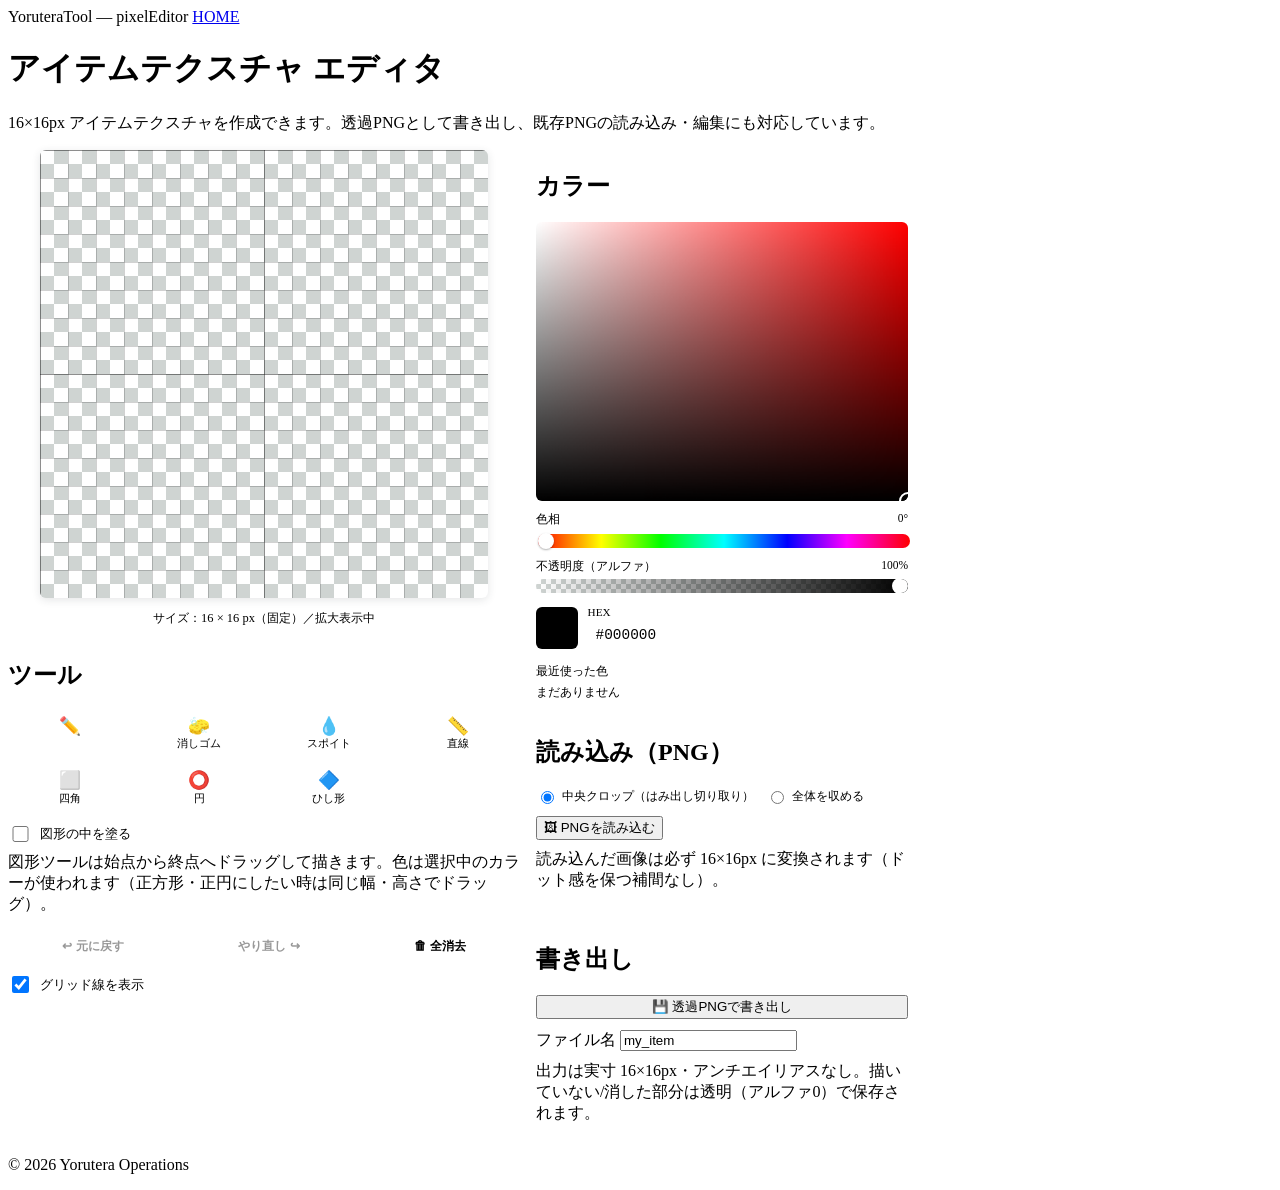
==== toolPages/pixelEditor.html @ 21db3782 "Add files via upload" ====
<!DOCTYPE html>
<html lang="ja">
<head>
  <meta charset="UTF-8" />
  <meta name="viewport" content="width=device-width, initial-scale=1" />
  <title>ピクセルエディタ — yoruteraTool</title>
  <link rel="stylesheet" href="../common.css">
  <style>
    /* ── このページ専用：レイアウト ── */
    /* キャンバスとパネルを横並びにするため、少し広めの幅を許可する */
    .pixel-wrap { max-width: 900px; }

    .editor-layout {
      display: flex;
      flex-wrap: wrap;
      gap: 1rem;
      align-items: flex-start;
    }
    .canvas-col {
      flex: 1 1 420px;
      min-width: 280px;
      display: flex;
      flex-direction: column;
      gap: 0.75rem;
      align-items: center;
    }
    .panel-col {
      flex: 1 1 280px;
      min-width: 260px;
      display: flex;
      flex-direction: column;
      gap: 1rem;
    }

    /* ── キャンバス（市松模様の上に描画用canvasを重ねる） ── */
    .canvas-stage {
      position: relative;
      width: 100%;
      max-width: 448px;
      aspect-ratio: 1 / 1;
      /* 透明部分が分かる市松模様 */
      background-color: #fff;
      background-image:
        linear-gradient(45deg, #cfd4d2 25%, transparent 25%),
        linear-gradient(-45deg, #cfd4d2 25%, transparent 25%),
        linear-gradient(45deg, transparent 75%, #cfd4d2 75%),
        linear-gradient(-45deg, transparent 75%, #cfd4d2 75%);
      background-size: 28px 28px;
      background-position: 0 0, 0 14px, 14px -14px, -14px 0;
      border: 1px solid var(--color-sub);
      border-radius: 6px;
      box-shadow: 0 2px 8px rgba(45, 52, 54, 0.12);
      overflow: hidden;
      touch-action: none; /* タッチでスクロールせず描画に使う */
    }
    #drawCanvas {
      position: absolute;
      inset: 0;
      width: 100%;
      height: 100%;
      image-rendering: pixelated;
      cursor: crosshair;
      display: block;
    }

    .canvas-caption {
      font-size: 0.78rem;
      color: var(--color-text-muted);
      text-align: center;
    }

    /* ── ツールボタン ── */
    .tool-grid {
      display: grid;
      grid-template-columns: repeat(4, 1fr);
      gap: 0.4rem;
    }
    .tool-btn {
      display: flex;
      flex-direction: column;
      align-items: center;
      justify-content: center;
      gap: 2px;
      padding: 0.45rem 0.2rem;
      border: 1px solid var(--color-sub);
      border-radius: 6px;
      background: #fff;
      color: var(--color-text);
      cursor: pointer;
      font-size: 0.68rem;
      user-select: none;
      transition: background-color 0.12s, border-color 0.12s, color 0.12s;
    }
    .tool-btn .ic { font-size: 1.1rem; line-height: 1; }
    .tool-btn:hover { border-color: var(--color-main); background: var(--color-base); }
    .tool-btn.active {
      background: var(--color-main);
      border-color: var(--color-main);
      color: #fff;
    }

    .action-row {
      display: flex;
      flex-wrap: wrap;
      gap: 0.4rem;
    }
    .mini-btn {
      flex: 1 1 auto;
      cursor: pointer;
      border: 1px solid var(--color-sub);
      border-radius: 6px;
      padding: 0.45rem 0.5rem;
      font-size: 0.78rem;
      font-weight: 600;
      background: #fff;
      color: var(--color-text);
      transition: filter 0.12s, background-color 0.12s, border-color 0.12s;
    }
    .mini-btn:hover { border-color: var(--color-main); background: var(--color-base); }
    .mini-btn:disabled { opacity: 0.4; cursor: not-allowed; }
    .mini-btn.danger { color: var(--color-accent1); border-color: var(--color-accent1); }
    .mini-btn.danger:hover { background: var(--color-accent1); color: #fff; }

    /* グリッド表示トグル */
    .toggle-row {
      display: flex;
      align-items: center;
      gap: 0.5rem;
      font-size: 0.82rem;
    }
    .toggle-row input { width: 1.05rem; height: 1.05rem; accent-color: var(--color-main); }

    /* ── カラーピッカー ── */
    .picker-sv {
      position: relative;
      width: 100%;
      aspect-ratio: 4 / 3;
      border-radius: 6px;
      overflow: hidden;
      cursor: crosshair;
      border: 1px solid var(--color-sub);
      touch-action: none;
    }
    #svCanvas { width: 100%; height: 100%; display: block; }
    .picker-cursor {
      position: absolute;
      width: 14px; height: 14px;
      border: 2px solid #fff;
      border-radius: 50%;
      box-shadow: 0 0 0 1px rgba(0,0,0,0.5);
      transform: translate(-50%, -50%);
      pointer-events: none;
    }

    .slider-block { display: flex; flex-direction: column; gap: 0.3rem; }
    .slider-label {
      display: flex;
      justify-content: space-between;
      font-size: 0.72rem;
      color: var(--color-text-muted);
    }
    /* 色相バー */
    input[type="range"].hue-range {
      -webkit-appearance: none; appearance: none;
      width: 100%; height: 14px; border-radius: 7px; outline: none;
      background: linear-gradient(to right,
        #ff0000 0%, #ffff00 17%, #00ff00 33%, #00ffff 50%,
        #0000ff 67%, #ff00ff 83%, #ff0000 100%);
    }
    /* アルファバー（市松模様の上に現在色のグラデーション） */
    .alpha-track {
      position: relative; width: 100%; height: 14px; border-radius: 7px; overflow: hidden;
      background-color: #fff;
      background-image:
        linear-gradient(45deg, #cfd4d2 25%, transparent 25%),
        linear-gradient(-45deg, #cfd4d2 25%, transparent 25%),
        linear-gradient(45deg, transparent 75%, #cfd4d2 75%),
        linear-gradient(-45deg, transparent 75%, #cfd4d2 75%);
      background-size: 10px 10px;
      background-position: 0 0, 0 5px, 5px -5px, -5px 0;
    }
    .alpha-track .alpha-fill { position: absolute; inset: 0; }
    input[type="range"].alpha-range {
      -webkit-appearance: none; appearance: none;
      position: absolute; inset: 0; width: 100%; height: 100%;
      background: transparent; outline: none; margin: 0;
    }
    input[type="range"]::-webkit-slider-thumb {
      -webkit-appearance: none; appearance: none;
      width: 16px; height: 16px; border-radius: 50%;
      background: #fff; border: 2px solid var(--color-text);
      cursor: pointer; box-shadow: 0 1px 2px rgba(0,0,0,0.3);
    }
    input[type="range"]::-moz-range-thumb {
      width: 16px; height: 16px; border-radius: 50%;
      background: #fff; border: 2px solid var(--color-text);
      cursor: pointer;
    }

    /* 現在色プレビュー＋HEX入力 */
    .color-readout { display: flex; align-items: center; gap: 0.6rem; }
    .swatch-preview {
      width: 42px; height: 42px; border-radius: 6px; flex-shrink: 0;
      border: 1px solid var(--color-sub);
      /* 透明確認用の市松 */
      background-color: #fff;
      background-image:
        linear-gradient(45deg, #cfd4d2 25%, transparent 25%),
        linear-gradient(-45deg, #cfd4d2 25%, transparent 25%),
        linear-gradient(45deg, transparent 75%, #cfd4d2 75%),
        linear-gradient(-45deg, transparent 75%, #cfd4d2 75%);
      background-size: 12px 12px;
      background-position: 0 0, 0 6px, 6px -6px, -6px 0;
      position: relative;
      overflow: hidden;
    }
    .swatch-preview .fill { position: absolute; inset: 0; }
    .hex-field { flex: 1; display: flex; flex-direction: column; gap: 0.2rem; }
    .hex-field label { font-size: 0.7rem; color: var(--color-text-muted); margin: 0; font-weight: 400; }
    .hex-field input {
      width: 100%; padding: 0.4rem 0.5rem;
      border: 1px solid var(--color-sub); border-radius: 6px;
      background: var(--color-base);
      font-family: ui-monospace, Consolas, monospace; font-size: 0.9rem;
      text-transform: uppercase;
    }
    .hex-field input:focus { outline: none; border-color: var(--color-main); box-shadow: 0 0 0 2px rgba(103,167,125,0.25); }

    /* 最近使った色 */
    .recent-title { font-size: 0.72rem; color: var(--color-text-muted); margin-bottom: 0.35rem; }
    .recent-swatches { display: flex; flex-wrap: wrap; gap: 4px; }
    .recent-sw {
      width: 24px; height: 24px; border-radius: 4px; cursor: pointer;
      border: 1px solid rgba(0,0,0,0.15);
      background-color: #fff;
      background-image:
        linear-gradient(45deg, #cfd4d2 25%, transparent 25%),
        linear-gradient(-45deg, #cfd4d2 25%, transparent 25%),
        linear-gradient(45deg, transparent 75%, #cfd4d2 75%),
        linear-gradient(-45deg, transparent 75%, #cfd4d2 75%);
      background-size: 8px 8px;
      background-position: 0 0, 0 4px, 4px -4px, -4px 0;
      position: relative; overflow: hidden;
    }
    .recent-sw .fill { position: absolute; inset: 0; }
    .recent-sw:hover { transform: scale(1.12); border-color: var(--color-main); }

    /* インポートの取り込み方法 */
    .import-mode { display: flex; gap: 0.75rem; font-size: 0.78rem; flex-wrap: wrap; }
    .import-mode label { display: flex; align-items: center; gap: 0.3rem; font-weight: 400; margin: 0; cursor: pointer; }
    .import-mode input { accent-color: var(--color-main); }

    .export-row { display: flex; flex-wrap: wrap; gap: 0.5rem; }
    .export-row .btn-primary, .export-row button.copy { flex: 1 1 auto; }

    .card .hint { margin-top: 0.6rem; }

    /* ── レスポンシブ ── */
    @media (max-width: 760px) {
      .editor-layout { flex-direction: column; }
      .canvas-col, .panel-col { width: 100%; }
      .canvas-stage { max-width: 380px; margin: 0 auto; }
    }
    @media (max-width: 420px) {
      .tool-btn { font-size: 0.62rem; padding: 0.4rem 0.1rem; }
      .tool-btn .ic { font-size: 1rem; }
    }
  </style>
</head>
<body>
  <div class="site-bar">
    <span>YoruteraTool — pixelEditor</span>
    <a href="../index.html" class="home-button">HOME</a>
  </div>

  <div class="wrap pixel-wrap">
    <h1>アイテムテクスチャ エディタ</h1>
    <p class="lead">16×16px アイテムテクスチャを作成できます。透過PNGとして書き出し、既存PNGの読み込み・編集にも対応しています。</p>

    <div class="editor-layout">
      <!-- 左：キャンバス＆ツール -->
      <div class="canvas-col">
        <div class="canvas-stage" id="stage">
          <canvas id="drawCanvas" width="448" height="448"></canvas>
        </div>
        <div class="canvas-caption">サイズ：16 × 16 px（固定）／拡大表示中</div>

        <div class="card" style="width:100%;">
          <h2>ツール</h2>
          <div class="tool-grid" id="toolGrid">
            <div class="tool-btn active" data-tool="pen" title="ペン (B)"><span class="ic">✏️</span><span>ペン</span></div>
            <div class="tool-btn" data-tool="eraser" title="消しゴム (E)"><span class="ic">🧽</span><span>消しゴム</span></div>
            <div class="tool-btn" data-tool="eyedropper" title="スポイト (I)"><span class="ic">💧</span><span>スポイト</span></div>
            <div class="tool-btn" data-tool="line" title="直線 (L)"><span class="ic">📏</span><span>直線</span></div>
            <div class="tool-btn" data-tool="rect" title="四角 (R)"><span class="ic">⬜</span><span>四角</span></div>
            <div class="tool-btn" data-tool="circle" title="円 (C)"><span class="ic">⭕</span><span>円</span></div>
            <div class="tool-btn" data-tool="diamond" title="ひし形 (D)"><span class="ic">🔷</span><span>ひし形</span></div>
          </div>

          <div class="toggle-row" style="margin-top:0.6rem;">
            <input type="checkbox" id="shapeFillToggle">
            <label for="shapeFillToggle" style="margin:0;font-weight:400;cursor:pointer;">図形の中を塗る</label>
          </div>
          <p class="hint" style="margin-top:0.4rem;">図形ツールは始点から終点へドラッグして描きます。色は選択中のカラーが使われます（正方形・正円にしたい時は同じ幅・高さでドラッグ）。</p>

          <div class="action-row" style="margin-top:0.6rem;">
            <button class="mini-btn" id="undoBtn" title="元に戻す (Ctrl+Z)">↩ 元に戻す</button>
            <button class="mini-btn" id="redoBtn" title="やり直し (Ctrl+Y)">やり直し ↪</button>
            <button class="mini-btn danger" id="clearBtn" title="全消去">🗑 全消去</button>
          </div>

          <div class="toggle-row" style="margin-top:0.7rem;">
            <input type="checkbox" id="gridToggle" checked>
            <label for="gridToggle" style="margin:0;font-weight:400;cursor:pointer;">グリッド線を表示</label>
          </div>
        </div>
      </div>

      <!-- 右：カラー・入出力 -->
      <div class="panel-col">
        <div class="card">
          <h2>カラー</h2>
          <div class="picker-sv" id="svWrap">
            <canvas id="svCanvas" width="240" height="180"></canvas>
            <div class="picker-cursor" id="svCursor"></div>
          </div>

          <div class="slider-block" style="margin-top:0.7rem;">
            <div class="slider-label"><span>色相</span><span id="hueVal">0°</span></div>
            <input type="range" class="hue-range" id="hueRange" min="0" max="360" value="0">
          </div>

          <div class="slider-block" style="margin-top:0.6rem;">
            <div class="slider-label"><span>不透明度（アルファ）</span><span id="alphaVal">100%</span></div>
            <div class="alpha-track">
              <div class="alpha-fill" id="alphaFill"></div>
              <input type="range" class="alpha-range" id="alphaRange" min="0" max="100" value="100">
            </div>
          </div>

          <div class="color-readout" style="margin-top:0.8rem;">
            <div class="swatch-preview"><div class="fill" id="previewFill"></div></div>
            <div class="hex-field">
              <label for="hexInput">HEX</label>
              <input type="text" id="hexInput" maxlength="7" autocomplete="off" spellcheck="false" value="#000000">
            </div>
          </div>

          <div style="margin-top:0.9rem;">
            <div class="recent-title">最近使った色</div>
            <div class="recent-swatches" id="recentSwatches"></div>
          </div>
        </div>

        <div class="card">
          <h2>読み込み（PNG）</h2>
          <div class="import-mode">
            <label><input type="radio" name="importMode" value="cover" checked> 中央クロップ（はみ出し切り取り）</label>
            <label><input type="radio" name="importMode" value="contain"> 全体を収める</label>
          </div>
          <div class="action-row" style="margin-top:0.7rem;">
            <button class="btn-primary" id="importBtn">🖼 PNGを読み込む</button>
          </div>
          <input type="file" id="fileInput" accept="image/png,image/*" style="display:none;">
          <p class="hint">読み込んだ画像は必ず 16×16px に変換されます（ドット感を保つ補間なし）。</p>
        </div>

        <div class="card">
          <h2>書き出し</h2>
          <div class="export-row">
            <button class="btn-primary" id="exportBtn">💾 透過PNGで書き出し</button>
          </div>
          <div class="field" style="margin-top:0.7rem;">
            <label for="fileNameInput">ファイル名</label>
            <input type="text" id="fileNameInput" value="my_item" autocomplete="off" spellcheck="false">
          </div>
          <p class="hint">出力は実寸 16×16px・アンチエイリアスなし。描いていない/消した部分は透明（アルファ0）で保存されます。</p>
        </div>
      </div>
    </div>
  </div>

  <footer>
    <p>© 2026 Yorutera Operations</p>
  </footer>

  <script>
    (function () {
      "use strict";

      // ── 定数 ──
      const SIZE = 16;          // テクスチャの論理サイズ（16×16固定）
      const CELL = 28;          // 表示時の1ドットの画面ピクセル数
      const DISP = SIZE * CELL; // 表示キャンバスの内部解像度（448）
      const MAX_RECENT = 16;    // 最近使った色の保持数

      // ── 状態 ──
      // grid[y][x] = {r,g,b,a} （a は 0-255）／ null は透明
      let grid = makeEmptyGrid();
      let currentTool = "pen";
      let showGrid = true;

      // カラー状態（HSV + アルファ）
      let hue = 0;        // 0-360
      let sat = 1;        // 0-1
      let val = 0;        // 0-1（初期は黒）
      let alpha = 255;    // 0-255

      let recentColors = [];

      // Undo/Redo スタック（grid のスナップショット）
      const undoStack = [];
      const redoStack = [];

      // 描画中フラグ
      let isDrawing = false;
      let lastCell = null;
      // 図形ツール用：始点と、ドラッグ開始時のキャンバス状態（プレビューの土台）
      let shapeStart = null;
      let shapeBase = null;

      // ── DOM ──
      const drawCanvas = document.getElementById("drawCanvas");
      const ctx = drawCanvas.getContext("2d");
      const svCanvas = document.getElementById("svCanvas");
      const svCtx = svCanvas.getContext("2d");
      const svWrap = document.getElementById("svWrap");
      const svCursor = document.getElementById("svCursor");
      const hueRange = document.getElementById("hueRange");
      const alphaRange = document.getElementById("alphaRange");
      const hexInput = document.getElementById("hexInput");
      const previewFill = document.getElementById("previewFill");
      const alphaFill = document.getElementById("alphaFill");
      const hueVal = document.getElementById("hueVal");
      const alphaVal = document.getElementById("alphaVal");
      const recentEl = document.getElementById("recentSwatches");
      const undoBtn = document.getElementById("undoBtn");
      const redoBtn = document.getElementById("redoBtn");

      drawCanvas.width = DISP;
      drawCanvas.height = DISP;

      // ── ユーティリティ ──
      function makeEmptyGrid() {
        const g = [];
        for (let y = 0; y < SIZE; y++) {
          const row = [];
          for (let x = 0; x < SIZE; x++) row.push(null);
          g.push(row);
        }
        return g;
      }
      function cloneGrid(g) {
        return g.map(row => row.map(c => (c ? { r: c.r, g: c.g, b: c.b, a: c.a } : null)));
      }
      function sameCell(a, b) {
        if (a === null && b === null) return true;
        if (a === null || b === null) return false;
        return a.r === b.r && a.g === b.g && a.b === b.b && a.a === b.a;
      }

      // 色変換
      function hsvToRgb(h, s, v) {
        h = (h % 360 + 360) % 360;
        const c = v * s;
        const x = c * (1 - Math.abs(((h / 60) % 2) - 1));
        const m = v - c;
        let r = 0, g = 0, b = 0;
        if (h < 60) { r = c; g = x; }
        else if (h < 120) { r = x; g = c; }
        else if (h < 180) { g = c; b = x; }
        else if (h < 240) { g = x; b = c; }
        else if (h < 300) { r = x; b = c; }
        else { r = c; b = x; }
        return {
          r: Math.round((r + m) * 255),
          g: Math.round((g + m) * 255),
          b: Math.round((b + m) * 255),
        };
      }
      function rgbToHsv(r, g, b) {
        r /= 255; g /= 255; b /= 255;
        const max = Math.max(r, g, b), min = Math.min(r, g, b);
        const d = max - min;
        let h = 0;
        if (d !== 0) {
          if (max === r) h = ((g - b) / d) % 6;
          else if (max === g) h = (b - r) / d + 2;
          else h = (r - g) / d + 4;
          h *= 60;
          if (h < 0) h += 360;
        }
        const s = max === 0 ? 0 : d / max;
        return { h: h, s: s, v: max };
      }
      function rgbToHex(r, g, b) {
        const f = n => n.toString(16).padStart(2, "0");
        return ("#" + f(r) + f(g) + f(b)).toUpperCase();
      }
      function hexToRgb(hex) {
        let h = hex.replace("#", "").trim();
        if (h.length === 3) h = h.split("").map(c => c + c).join("");
        if (!/^[0-9a-fA-F]{6}$/.test(h)) return null;
        return {
          r: parseInt(h.substr(0, 2), 16),
          g: parseInt(h.substr(2, 2), 16),
          b: parseInt(h.substr(4, 2), 16),
        };
      }
      function currentRgb() { return hsvToRgb(hue, sat, val); }

      // ── キャンバス描画 ──
      function render() {
        ctx.clearRect(0, 0, DISP, DISP);
        ctx.imageSmoothingEnabled = false;
        // ドットを描く（透明セルは描かない＝市松模様が透ける）
        for (let y = 0; y < SIZE; y++) {
          for (let x = 0; x < SIZE; x++) {
            const c = grid[y][x];
            if (!c) continue;
            ctx.fillStyle = `rgba(${c.r},${c.g},${c.b},${(c.a / 255).toFixed(3)})`;
            ctx.fillRect(x * CELL, y * CELL, CELL, CELL);
          }
        }
        if (showGrid) drawGridLines();
      }
      function drawGridLines() {
        ctx.save();
        ctx.strokeStyle = "rgba(0,0,0,0.18)";
        ctx.lineWidth = 1;
        for (let i = 0; i <= SIZE; i++) {
          const p = i * CELL + 0.5;
          ctx.beginPath(); ctx.moveTo(p, 0); ctx.lineTo(p, DISP); ctx.stroke();
          ctx.beginPath(); ctx.moveTo(0, p); ctx.lineTo(DISP, p); ctx.stroke();
        }
        // 8x8 の区切りを少し濃く（位置合わせの目安）
        ctx.strokeStyle = "rgba(0,0,0,0.32)";
        [0, 8, 16].forEach(i => {
          const p = i * CELL + 0.5;
          ctx.beginPath(); ctx.moveTo(p, 0); ctx.lineTo(p, DISP); ctx.stroke();
          ctx.beginPath(); ctx.moveTo(0, p); ctx.lineTo(DISP, p); ctx.stroke();
        });
        ctx.restore();
      }

      // ── 座標変換（画面座標→セル） ──
      function eventToCell(e) {
        const rect = drawCanvas.getBoundingClientRect();
        const clientX = e.clientX;
        const clientY = e.clientY;
        const x = Math.floor((clientX - rect.left) / (rect.width / SIZE));
        const y = Math.floor((clientY - rect.top) / (rect.height / SIZE));
        if (x < 0 || x >= SIZE || y < 0 || y >= SIZE) return null;
        return { x: x, y: y };
      }

      // ── 描画操作 ──
      function applyAt(cell) {
        if (!cell) return;
        const { x, y } = cell;
        if (currentTool === "pen") {
          const rgb = currentRgb();
          grid[y][x] = { r: rgb.r, g: rgb.g, b: rgb.b, a: alpha };
        } else if (currentTool === "eraser") {
          grid[y][x] = null;
        } else if (currentTool === "eyedropper") {
          pickColorFrom(x, y);
        }
        render();
      }

      // ── 図形ツール ──
      const SHAPE_TOOLS = ["line", "rect", "circle", "diamond"];
      function isShapeTool(t) { return SHAPE_TOOLS.indexOf(t) !== -1; }

      // 1ドットを現在の色で塗る（範囲外は無視）
      function setPixel(x, y) {
        if (x < 0 || x >= SIZE || y < 0 || y >= SIZE) return;
        const rgb = currentRgb();
        grid[y][x] = { r: rgb.r, g: rgb.g, b: rgb.b, a: alpha };
      }

      // 現在の図形ツールに応じて、始点aから終点bへ図形を描く
      function drawShape(a, b) {
        const fill = document.getElementById("shapeFillToggle").checked;
        if (currentTool === "line") {
          drawLine(a.x, a.y, b.x, b.y);
        } else if (currentTool === "rect") {
          drawRect(a.x, a.y, b.x, b.y, fill);
        } else if (currentTool === "circle") {
          drawMembership(a.x, a.y, b.x, b.y, fill, ellipseInside);
        } else if (currentTool === "diamond") {
          drawMembership(a.x, a.y, b.x, b.y, fill, diamondInside);
        }
      }

      // 直線（ブレゼンハム）
      function drawLine(x0, y0, x1, y1) {
        const dx = Math.abs(x1 - x0), dy = Math.abs(y1 - y0);
        const sx = x0 < x1 ? 1 : -1, sy = y0 < y1 ? 1 : -1;
        let err = dx - dy;
        while (true) {
          setPixel(x0, y0);
          if (x0 === x1 && y0 === y1) break;
          const e2 = 2 * err;
          if (e2 > -dy) { err -= dy; x0 += sx; }
          if (e2 < dx) { err += dx; y0 += sy; }
        }
      }

      // 四角（外周のみ／中を塗る）
      function drawRect(x0, y0, x1, y1, fill) {
        const xa = Math.min(x0, x1), xb = Math.max(x0, x1);
        const ya = Math.min(y0, y1), yb = Math.max(y0, y1);
        if (fill) {
          for (let y = ya; y <= yb; y++)
            for (let x = xa; x <= xb; x++) setPixel(x, y);
        } else {
          for (let x = xa; x <= xb; x++) { setPixel(x, ya); setPixel(x, yb); }
          for (let y = ya; y <= yb; y++) { setPixel(xa, y); setPixel(xb, y); }
        }
      }

      // バウンディングボックスからメンバーシップ関数を作る共通ヘルパ
      // inside(x,y) が true のセルが図形内。外周＝内側かつ隣接に外側があるセル。
      function drawMembership(x0, y0, x1, y1, fill, makeInside) {
        const xa = Math.min(x0, x1), xb = Math.max(x0, x1);
        const ya = Math.min(y0, y1), yb = Math.max(y0, y1);
        const cx = (xa + xb + 1) / 2, cy = (ya + yb + 1) / 2;
        const rx = (xb - xa + 1) / 2, ry = (yb - ya + 1) / 2;
        const inside = makeInside(cx, cy, rx, ry);
        for (let y = ya; y <= yb; y++) {
          for (let x = xa; x <= xb; x++) {
            if (!inside(x, y)) continue;
            if (fill) {
              setPixel(x, y);
            } else if (!inside(x - 1, y) || !inside(x + 1, y) ||
                       !inside(x, y - 1) || !inside(x, y + 1)) {
              setPixel(x, y); // 外周のみ
            }
          }
        }
      }

      // 円（楕円）：セル中心が楕円内かどうか
      function ellipseInside(cx, cy, rx, ry) {
        return (x, y) => {
          const nx = (x + 0.5 - cx) / rx, ny = (y + 0.5 - cy) / ry;
          return nx * nx + ny * ny <= 1;
        };
      }
      // ひし形：セル中心がひし形内かどうか
      function diamondInside(cx, cy, rx, ry) {
        return (x, y) => {
          const nx = Math.abs(x + 0.5 - cx) / rx, ny = Math.abs(y + 0.5 - cy) / ry;
          return nx + ny <= 1;
        };
      }

      function pickColorFrom(x, y) {
        const c = grid[y][x];
        if (!c) return; // 透明はスポイト対象外
        const hsv = rgbToHsv(c.r, c.g, c.b);
        hue = hsv.h; sat = hsv.s; val = hsv.v; alpha = c.a;
        syncColorUI();
        // スポイト後はペンに戻す（直感的）
        setTool("pen");
      }

      // ── ストローク管理（Undo用にストローク開始でスナップショット） ──
      function beginStroke() {
        pushUndo();
      }
      function pushUndo() {
        undoStack.push(cloneGrid(grid));
        if (undoStack.length > 100) undoStack.shift();
        redoStack.length = 0;
        updateUndoButtons();
      }
      function updateUndoButtons() {
        undoBtn.disabled = undoStack.length === 0;
        redoBtn.disabled = redoStack.length === 0;
      }
      function undo() {
        if (!undoStack.length) return;
        redoStack.push(cloneGrid(grid));
        grid = undoStack.pop();
        render();
        updateUndoButtons();
      }
      function redo() {
        if (!redoStack.length) return;
        undoStack.push(cloneGrid(grid));
        grid = redoStack.pop();
        render();
        updateUndoButtons();
      }

      // 画面座標→セル（範囲内に収める。図形のドラッグで端まで届くように）
      function eventToCellClamped(e) {
        const rect = drawCanvas.getBoundingClientRect();
        let x = Math.floor((e.clientX - rect.left) / (rect.width / SIZE));
        let y = Math.floor((e.clientY - rect.top) / (rect.height / SIZE));
        x = Math.min(SIZE - 1, Math.max(0, x));
        y = Math.min(SIZE - 1, Math.max(0, y));
        return { x: x, y: y };
      }

      // ── ポインタ操作（マウス＆タッチ共通） ──
      drawCanvas.addEventListener("pointerdown", (e) => {
        e.preventDefault();
        const cell = eventToCell(e);
        if (!cell) return;
        try { drawCanvas.setPointerCapture(e.pointerId); } catch (_) {}

        // スポイトは履歴を汚さず、色を吸ってペンに戻すだけ
        if (currentTool === "eyedropper") {
          applyAt(cell);
          return;
        }

        beginStroke(); // ここで1回だけUndo用スナップショットを取る
        isDrawing = true;

        if (isShapeTool(currentTool)) {
          // 図形：始点とドラッグ前の状態を保持し、プレビューを描く
          shapeStart = cell;
          shapeBase = cloneGrid(grid);
          drawShape(shapeStart, cell);
          render();
          addRecent();
        } else {
          // ペン・消しゴム
          lastCell = cell;
          applyAt(cell);
          if (currentTool === "pen") addRecent();
        }
      });
      drawCanvas.addEventListener("pointermove", (e) => {
        if (!isDrawing) return;
        if (isShapeTool(currentTool)) {
          // 図形は土台を復元してから現在のドラッグ位置で描き直す（ライブプレビュー）
          const cell = eventToCellClamped(e);
          grid = cloneGrid(shapeBase);
          drawShape(shapeStart, cell);
          render();
        } else if (currentTool === "pen" || currentTool === "eraser") {
          const cell = eventToCell(e);
          if (!cell) return;
          if (lastCell && cell.x === lastCell.x && cell.y === lastCell.y) return;
          lastCell = cell;
          applyAt(cell);
        }
      });
      function endStroke(e) {
        if (!isDrawing) return;
        isDrawing = false;
        lastCell = null;
        shapeStart = null;
        shapeBase = null;
      }
      drawCanvas.addEventListener("pointerup", endStroke);
      drawCanvas.addEventListener("pointercancel", endStroke);
      drawCanvas.addEventListener("pointerleave", endStroke);

      // ── ツール切替 ──
      function setTool(tool) {
        currentTool = tool;
        document.querySelectorAll(".tool-btn").forEach(b => {
          b.classList.toggle("active", b.dataset.tool === tool);
        });
      }
      document.getElementById("toolGrid").addEventListener("click", (e) => {
        const btn = e.target.closest(".tool-btn");
        if (btn) setTool(btn.dataset.tool);
      });

      // ── 全消去・グリッド ──
      document.getElementById("clearBtn").addEventListener("click", () => {
        if (!confirm("キャンバスを全消去しますか？")) return;
        pushUndo();
        grid = makeEmptyGrid();
        render();
      });
      document.getElementById("gridToggle").addEventListener("change", (e) => {
        showGrid = e.target.checked;
        render();
      });
      undoBtn.addEventListener("click", undo);
      redoBtn.addEventListener("click", redo);

      // ── カラーピッカー：SV領域描画 ──
      function drawSV() {
        const w = svCanvas.width, h = svCanvas.height;
        const base = hsvToRgb(hue, 1, 1);
        // 横：白→純色（彩度）
        const gx = svCtx.createLinearGradient(0, 0, w, 0);
        gx.addColorStop(0, "#ffffff");
        gx.addColorStop(1, `rgb(${base.r},${base.g},${base.b})`);
        svCtx.fillStyle = gx;
        svCtx.fillRect(0, 0, w, h);
        // 縦：透明→黒（明度）
        const gy = svCtx.createLinearGradient(0, 0, 0, h);
        gy.addColorStop(0, "rgba(0,0,0,0)");
        gy.addColorStop(1, "rgba(0,0,0,1)");
        svCtx.fillStyle = gy;
        svCtx.fillRect(0, 0, w, h);
      }
      function updateSVCursor() {
        svCursor.style.left = (sat * 100) + "%";
        svCursor.style.top = ((1 - val) * 100) + "%";
        // カーソルの輪郭が見やすいよう内側色を反映
        const rgb = currentRgb();
        svCursor.style.background = `rgb(${rgb.r},${rgb.g},${rgb.b})`;
      }

      // SV領域のポインタ操作
      let svDragging = false;
      function svPick(e) {
        const rect = svWrap.getBoundingClientRect();
        let sx = (e.clientX - rect.left) / rect.width;
        let sy = (e.clientY - rect.top) / rect.height;
        sx = Math.min(1, Math.max(0, sx));
        sy = Math.min(1, Math.max(0, sy));
        sat = sx;
        val = 1 - sy;
        syncColorUI();
      }
      svWrap.addEventListener("pointerdown", (e) => {
        e.preventDefault();
        svDragging = true;
        svPick(e);
        try { svWrap.setPointerCapture(e.pointerId); } catch (_) {}
      });
      svWrap.addEventListener("pointermove", (e) => { if (svDragging) svPick(e); });
      svWrap.addEventListener("pointerup", () => { svDragging = false; });
      svWrap.addEventListener("pointercancel", () => { svDragging = false; });

      // 色相スライダー
      hueRange.addEventListener("input", (e) => {
        hue = parseInt(e.target.value, 10);
        syncColorUI();
      });
      // アルファスライダー
      alphaRange.addEventListener("input", (e) => {
        alpha = Math.round(parseInt(e.target.value, 10) / 100 * 255);
        syncColorUI();
      });
      // HEX入力
      hexInput.addEventListener("input", (e) => {
        const rgb = hexToRgb(e.target.value);
        if (!rgb) return;
        const hsv = rgbToHsv(rgb.r, rgb.g, rgb.b);
        hue = hsv.h; sat = hsv.s; val = hsv.v;
        syncColorUI(true); // HEX入力中は自分自身を上書きしない
      });

      // 色UI全体を現在の HSV/alpha に同期
      function syncColorUI(skipHex) {
        drawSV();
        updateSVCursor();
        const rgb = currentRgb();
        const hex = rgbToHex(rgb.r, rgb.g, rgb.b);
        const aPct = Math.round(alpha / 255 * 100);
        // プレビュー
        previewFill.style.background = `rgba(${rgb.r},${rgb.g},${rgb.b},${(alpha / 255).toFixed(3)})`;
        // スライダー位置
        hueRange.value = Math.round(hue);
        alphaRange.value = aPct;
        hueVal.textContent = Math.round(hue) + "°";
        alphaVal.textContent = aPct + "%";
        // アルファトラックのグラデーション（透明→現在色）
        alphaFill.style.background =
          `linear-gradient(to right, rgba(${rgb.r},${rgb.g},${rgb.b},0), rgba(${rgb.r},${rgb.g},${rgb.b},1))`;
        if (!skipHex) hexInput.value = hex;
      }

      // ── 最近使った色 ──
      function addRecent() {
        const rgb = currentRgb();
        const key = `${rgb.r},${rgb.g},${rgb.b},${alpha}`;
        recentColors = recentColors.filter(c => c.key !== key);
        recentColors.unshift({ key, r: rgb.r, g: rgb.g, b: rgb.b, a: alpha });
        if (recentColors.length > MAX_RECENT) recentColors.pop();
        renderRecent();
      }
      function renderRecent() {
        recentEl.innerHTML = "";
        if (recentColors.length === 0) {
          recentEl.innerHTML = '<span style="font-size:0.72rem;color:var(--color-text-muted);">まだありません</span>';
          return;
        }
        recentColors.forEach(c => {
          const sw = document.createElement("div");
          sw.className = "recent-sw";
          sw.title = rgbToHex(c.r, c.g, c.b) + ` / α${Math.round(c.a / 255 * 100)}%`;
          const fill = document.createElement("div");
          fill.className = "fill";
          fill.style.background = `rgba(${c.r},${c.g},${c.b},${(c.a / 255).toFixed(3)})`;
          sw.appendChild(fill);
          sw.addEventListener("click", () => {
            const hsv = rgbToHsv(c.r, c.g, c.b);
            hue = hsv.h; sat = hsv.s; val = hsv.v; alpha = c.a;
            syncColorUI();
          });
          recentEl.appendChild(sw);
        });
      }
      // ── PNG 読み込み ──
      const fileInput = document.getElementById("fileInput");
      document.getElementById("importBtn").addEventListener("click", () => fileInput.click());
      fileInput.addEventListener("change", (e) => {
        const file = e.target.files && e.target.files[0];
        if (!file) return;
        const url = URL.createObjectURL(file);
        const img = new Image();
        img.onload = () => {
          importImage(img);
          URL.revokeObjectURL(url);
          fileInput.value = ""; // 同じファイルを再選択できるように
        };
        img.onerror = () => {
          alert("画像の読み込みに失敗しました。");
          URL.revokeObjectURL(url);
        };
        img.src = url;
      });

      function importImage(img) {
        const mode = document.querySelector('input[name="importMode"]:checked').value;
        // 16×16 の作業用キャンバスへ補間なしで描画
        const tmp = document.createElement("canvas");
        tmp.width = SIZE; tmp.height = SIZE;
        const tctx = tmp.getContext("2d");
        tctx.imageSmoothingEnabled = false;
        tctx.clearRect(0, 0, SIZE, SIZE);

        const iw = img.width, ih = img.height;
        let sx, sy, sw, sh, dx, dy, dw, dh;
        if (mode === "cover") {
          // 中央クロップ：短辺に合わせて正方形を切り出す
          const side = Math.min(iw, ih);
          sx = (iw - side) / 2;
          sy = (ih - side) / 2;
          sw = side; sh = side;
          dx = 0; dy = 0; dw = SIZE; dh = SIZE;
        } else {
          // 全体を収める：長辺に合わせて中央配置（余白は透明）
          sx = 0; sy = 0; sw = iw; sh = ih;
          const scale = Math.min(SIZE / iw, SIZE / ih);
          dw = Math.round(iw * scale);
          dh = Math.round(ih * scale);
          dx = Math.floor((SIZE - dw) / 2);
          dy = Math.floor((SIZE - dh) / 2);
        }
        tctx.drawImage(img, sx, sy, sw, sh, dx, dy, dw, dh);

        const data = tctx.getImageData(0, 0, SIZE, SIZE).data;
        pushUndo();
        for (let y = 0; y < SIZE; y++) {
          for (let x = 0; x < SIZE; x++) {
            const i = (y * SIZE + x) * 4;
            const a = data[i + 3];
            grid[y][x] = a === 0 ? null : { r: data[i], g: data[i + 1], b: data[i + 2], a: a };
          }
        }
        render();
      }

      // ── PNG 書き出し（実寸16×16・透過） ──
      document.getElementById("exportBtn").addEventListener("click", () => {
        const out = document.createElement("canvas");
        out.width = SIZE; out.height = SIZE;
        const octx = out.getContext("2d");
        octx.imageSmoothingEnabled = false;
        const imgData = octx.createImageData(SIZE, SIZE);
        for (let y = 0; y < SIZE; y++) {
          for (let x = 0; x < SIZE; x++) {
            const c = grid[y][x];
            const i = (y * SIZE + x) * 4;
            if (c) {
              imgData.data[i] = c.r;
              imgData.data[i + 1] = c.g;
              imgData.data[i + 2] = c.b;
              imgData.data[i + 3] = c.a;
            } else {
              imgData.data[i + 3] = 0; // 透明
            }
          }
        }
        octx.putImageData(imgData, 0, 0);

        let name = (document.getElementById("fileNameInput").value || "my_item").trim();
        name = name.replace(/[\\/:*?"<>|]/g, "_"); // ファイル名に使えない文字を除去
        if (!/\.png$/i.test(name)) name += ".png";

        out.toBlob((blob) => {
          if (!blob) { alert("書き出しに失敗しました。"); return; }
          const a = document.createElement("a");
          a.href = URL.createObjectURL(blob);
          a.download = name;
          document.body.appendChild(a);
          a.click();
          document.body.removeChild(a);
          setTimeout(() => URL.revokeObjectURL(a.href), 1000);
        }, "image/png");
      });

      // ── キーボードショートカット ──
      document.addEventListener("keydown", (e) => {
        // 入力欄にフォーカス中は無効
        const tag = (e.target.tagName || "").toLowerCase();
        if (tag === "input" || tag === "textarea") return;

        if ((e.ctrlKey || e.metaKey) && e.key.toLowerCase() === "z") {
          e.preventDefault();
          if (e.shiftKey) redo(); else undo();
          return;
        }
        if ((e.ctrlKey || e.metaKey) && e.key.toLowerCase() === "y") {
          e.preventDefault(); redo(); return;
        }
        switch (e.key.toLowerCase()) {
          case "b": setTool("pen"); break;
          case "e": setTool("eraser"); break;
          case "i": setTool("eyedropper"); break;
          case "l": setTool("line"); break;
          case "r": setTool("rect"); break;
          case "c": setTool("circle"); break;
          case "d": setTool("diamond"); break;
        }
      });

      // ── 初期化 ──
      syncColorUI();
      renderRecent();
      render();
      updateUndoButtons();
    })();
  </script>
</body>
</html>
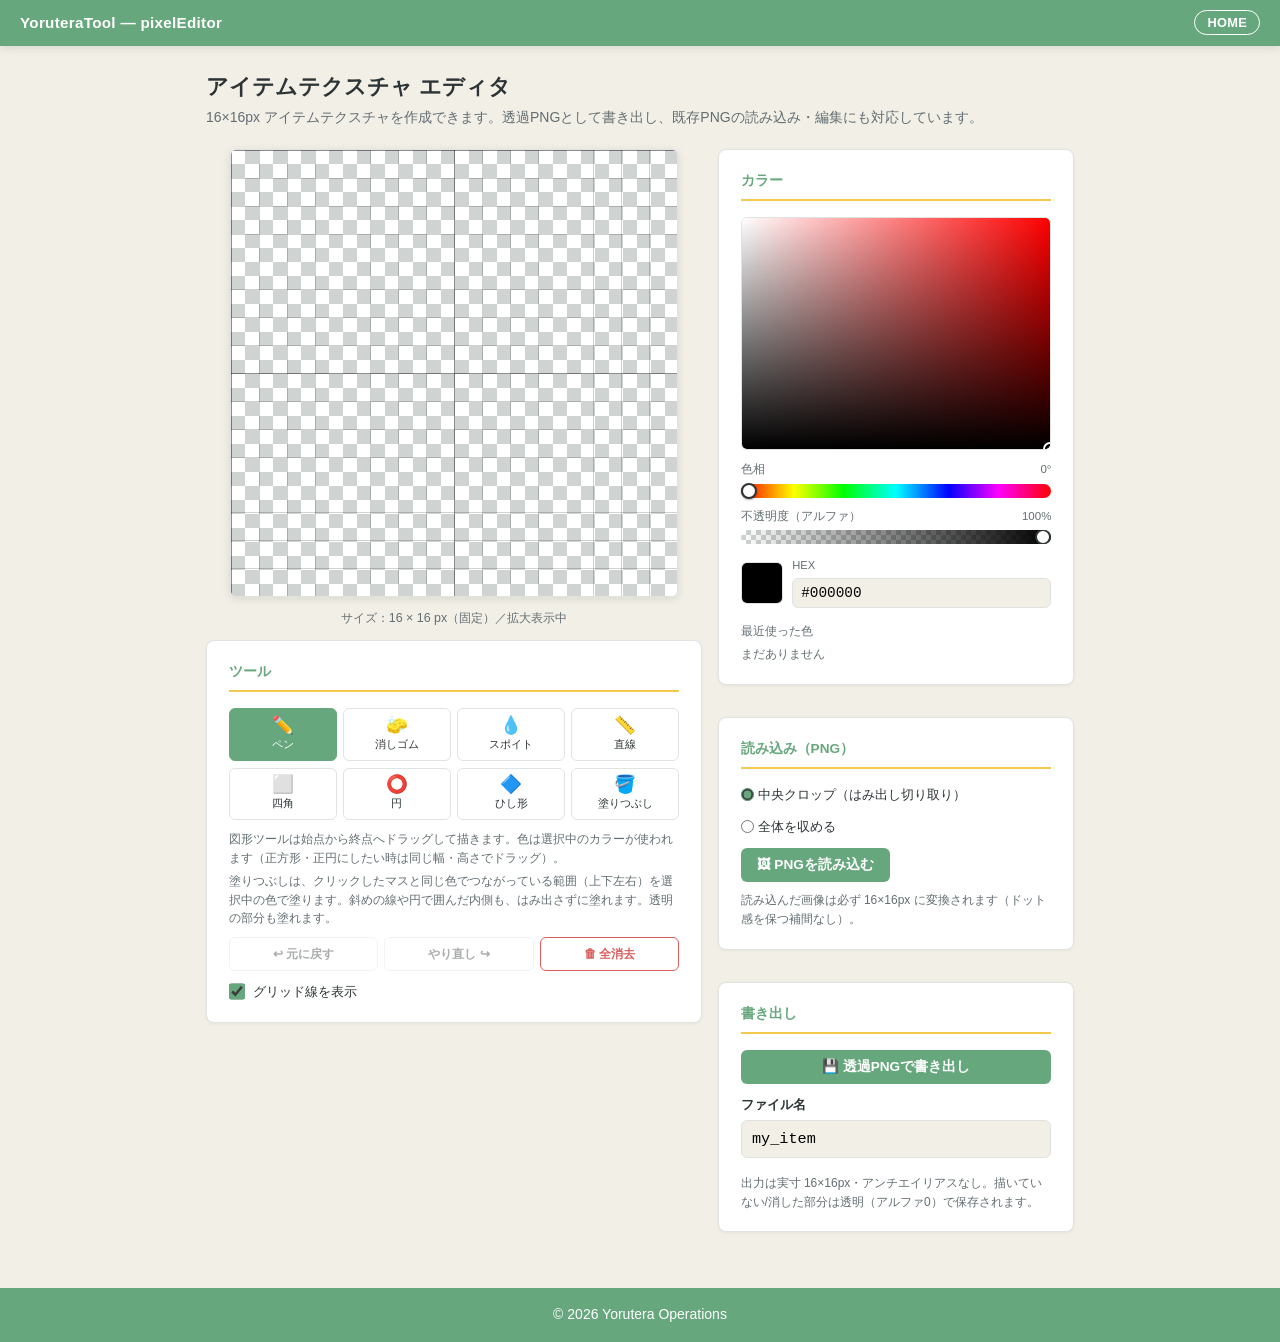
==== commit 5e06b543: "Add files via upload" ====
--- a/toolPages/pixelEditor.html
+++ b/toolPages/pixelEditor.html
@@ -5,6 +5,8 @@
   <meta name="viewport" content="width=device-width, initial-scale=1" />
   <title>ピクセルエディタ — yoruteraTool</title>
   <link rel="stylesheet" href="../common.css">
+  <link rel="icon" type="image/png" href="../images/favicon_circle_180.png">
+  <link rel="apple-touch-icon" href="../images/favicon_circle_180.png">
   <style>
     /* ── このページ専用：レイアウト ── */
     /* キャンバスとパネルを横並びにするため、少し広めの幅を許可する */
@@ -295,13 +297,11 @@
             <div class="tool-btn" data-tool="rect" title="四角 (R)"><span class="ic">⬜</span><span>四角</span></div>
             <div class="tool-btn" data-tool="circle" title="円 (C)"><span class="ic">⭕</span><span>円</span></div>
             <div class="tool-btn" data-tool="diamond" title="ひし形 (D)"><span class="ic">🔷</span><span>ひし形</span></div>
-          </div>
-
-          <div class="toggle-row" style="margin-top:0.6rem;">
-            <input type="checkbox" id="shapeFillToggle">
-            <label for="shapeFillToggle" style="margin:0;font-weight:400;cursor:pointer;">図形の中を塗る</label>
-          </div>
-          <p class="hint" style="margin-top:0.4rem;">図形ツールは始点から終点へドラッグして描きます。色は選択中のカラーが使われます（正方形・正円にしたい時は同じ幅・高さでドラッグ）。</p>
+            <div class="tool-btn" data-tool="fill" title="塗りつぶし (F)"><span class="ic">🪣</span><span>塗りつぶし</span></div>
+          </div>
+
+          <p class="hint" style="margin-top:0.6rem;">図形ツールは始点から終点へドラッグして描きます。色は選択中のカラーが使われます（正方形・正円にしたい時は同じ幅・高さでドラッグ）。</p>
+          <p class="hint" style="margin-top:0.3rem;">塗りつぶしは、クリックしたマスと同じ色でつながっている範囲（上下左右）を選択中の色で塗ります。斜めの線や円で囲んだ内側も、はみ出さずに塗れます。透明の部分も塗れます。</p>
 
           <div class="action-row" style="margin-top:0.6rem;">
             <button class="mini-btn" id="undoBtn" title="元に戻す (Ctrl+Z)">↩ 元に戻す</button>
@@ -582,15 +582,14 @@
 
       // 現在の図形ツールに応じて、始点aから終点bへ図形を描く
       function drawShape(a, b) {
-        const fill = document.getElementById("shapeFillToggle").checked;
         if (currentTool === "line") {
           drawLine(a.x, a.y, b.x, b.y);
         } else if (currentTool === "rect") {
-          drawRect(a.x, a.y, b.x, b.y, fill);
+          drawRect(a.x, a.y, b.x, b.y);
         } else if (currentTool === "circle") {
-          drawMembership(a.x, a.y, b.x, b.y, fill, ellipseInside);
+          drawMembership(a.x, a.y, b.x, b.y, ellipseInside);
         } else if (currentTool === "diamond") {
-          drawMembership(a.x, a.y, b.x, b.y, fill, diamondInside);
+          drawMembership(a.x, a.y, b.x, b.y, diamondInside);
         }
       }
 
@@ -608,22 +607,17 @@
         }
       }
 
-      // 四角（外周のみ／中を塗る）
-      function drawRect(x0, y0, x1, y1, fill) {
+      // 四角（外周のみ）
+      function drawRect(x0, y0, x1, y1) {
         const xa = Math.min(x0, x1), xb = Math.max(x0, x1);
         const ya = Math.min(y0, y1), yb = Math.max(y0, y1);
-        if (fill) {
-          for (let y = ya; y <= yb; y++)
-            for (let x = xa; x <= xb; x++) setPixel(x, y);
-        } else {
-          for (let x = xa; x <= xb; x++) { setPixel(x, ya); setPixel(x, yb); }
-          for (let y = ya; y <= yb; y++) { setPixel(xa, y); setPixel(xb, y); }
-        }
+        for (let x = xa; x <= xb; x++) { setPixel(x, ya); setPixel(x, yb); }
+        for (let y = ya; y <= yb; y++) { setPixel(xa, y); setPixel(xb, y); }
       }
 
       // バウンディングボックスからメンバーシップ関数を作る共通ヘルパ
-      // inside(x,y) が true のセルが図形内。外周＝内側かつ隣接に外側があるセル。
-      function drawMembership(x0, y0, x1, y1, fill, makeInside) {
+      // inside(x,y) が true のセルが図形内。外周＝内側かつ隣接に外側があるセル（外周のみ描く）。
+      function drawMembership(x0, y0, x1, y1, makeInside) {
         const xa = Math.min(x0, x1), xb = Math.max(x0, x1);
         const ya = Math.min(y0, y1), yb = Math.max(y0, y1);
         const cx = (xa + xb + 1) / 2, cy = (ya + yb + 1) / 2;
@@ -632,14 +626,39 @@
         for (let y = ya; y <= yb; y++) {
           for (let x = xa; x <= xb; x++) {
             if (!inside(x, y)) continue;
-            if (fill) {
-              setPixel(x, y);
-            } else if (!inside(x - 1, y) || !inside(x + 1, y) ||
-                       !inside(x, y - 1) || !inside(x, y + 1)) {
+            if (!inside(x - 1, y) || !inside(x + 1, y) ||
+                !inside(x, y - 1) || !inside(x, y + 1)) {
               setPixel(x, y); // 外周のみ
             }
           }
         }
+      }
+
+      // ── 塗りつぶし ──
+      // クリックしたマスと同じ色（透明も1つの色として扱う）で、上下左右の4マスで
+      // つながっている範囲を現在の色で塗る。変化があれば true を返す。
+      const NEIGHBORS_4 = [[0, -1], [-1, 0], [1, 0], [0, 1]];
+      function floodFill(sx, sy) {
+        const target = grid[sy][sx];
+        const rgb = currentRgb();
+        const paint = { r: rgb.r, g: rgb.g, b: rgb.b, a: alpha };
+        if (sameCell(target, paint)) return false; // 同じ色なら何もしない
+        const visited = new Uint8Array(SIZE * SIZE);
+        const stack = [sx, sy];
+        visited[sy * SIZE + sx] = 1;
+        while (stack.length) {
+          const y = stack.pop(), x = stack.pop();
+          grid[y][x] = { r: paint.r, g: paint.g, b: paint.b, a: paint.a };
+          for (const [dx, dy] of NEIGHBORS_4) {
+            const nx = x + dx, ny = y + dy;
+            if (nx < 0 || nx >= SIZE || ny < 0 || ny >= SIZE) continue;
+            const k = ny * SIZE + nx;
+            if (visited[k] || !sameCell(grid[ny][nx], target)) continue;
+            visited[k] = 1;
+            stack.push(nx, ny);
+          }
+        }
+        return true;
       }
 
       // 円（楕円）：セル中心が楕円内かどうか
@@ -716,6 +735,20 @@
         // スポイトは履歴を汚さず、色を吸ってペンに戻すだけ
         if (currentTool === "eyedropper") {
           applyAt(cell);
+          return;
+        }
+
+        // 塗りつぶしは1クリック＝1操作。塗る前の状態を保存し、変化がなければ履歴を戻す
+        if (currentTool === "fill") {
+          const snapshot = cloneGrid(grid);
+          if (floodFill(cell.x, cell.y)) {
+            undoStack.push(snapshot);
+            if (undoStack.length > 100) undoStack.shift();
+            redoStack.length = 0;
+            updateUndoButtons();
+            addRecent();
+            render();
+          }
           return;
         }
 
@@ -1028,6 +1061,7 @@
           case "r": setTool("rect"); break;
           case "c": setTool("circle"); break;
           case "d": setTool("diamond"); break;
+          case "f": setTool("fill"); break;
         }
       });
 
--- a/common.css
+++ b/common.css
@@ -0,0 +1,506 @@
+:root {
+  --color-main:    #67a77d;
+  --color-base:    #f2efe7;
+  --color-sub:     #dfe4e2;
+  --color-accent1: #d95f5f;
+  --color-accent2: #f2c94c;
+  --color-accent3: #4a8fb7;
+  --color-text: #2d3436;
+  --color-text-muted: #636e72;
+}
+
+*,
+*::before,
+*::after {
+  box-sizing: border-box;
+  margin: 0;
+  padding: 0;
+}
+
+body {
+  margin: 0;
+  min-height: 100vh;
+  display: flex;
+  flex-direction: column;
+  font-family: "Segoe UI", "Hiragino Sans", "Hiragino Kaku Gothic ProN", Meiryo, sans-serif;
+  background: var(--color-base);
+  color: var(--color-text);
+  line-height: 1.55;
+}
+
+.site-bar {
+  background: var(--color-main);
+  color: #fff;
+  padding: 0.65rem 1.25rem;
+  font-size: 0.95rem;
+  font-weight: 600;
+  letter-spacing: 0.02em;
+  box-shadow: 0 2px 8px rgba(45, 52, 54, 0.12);
+  flex-shrink: 0;
+  display: flex;
+  align-items: center;
+  justify-content: space-between;
+  gap: 0.75rem;
+}
+
+.home-button {
+  display: inline-block;
+  text-decoration: none;
+  background: transparent;
+  color: inherit;
+  border: 1px solid currentColor;
+  border-radius: 999px;
+  padding: 0.2rem 0.75rem;
+  font-size: 0.8rem;
+  font-weight: 600;
+  line-height: 1.3;
+  transition: background-color 0.2s ease, color 0.2s ease;
+}
+
+.home-button:hover,
+.home-button:focus-visible {
+  background: currentColor;
+  color: var(--color-main);
+}
+
+.home-button:focus-visible {
+  outline: 2px solid var(--color-accent2);
+  outline-offset: 2px;
+}
+
+.wrap {
+  flex: 1 0 auto;
+  width: 100%;
+  max-width: 720px;
+  margin: 0 auto;
+  padding: 1.5rem 1rem 2.5rem;
+}
+
+h1 {
+  font-size: 1.35rem;
+  font-weight: 700;
+  margin: 0 0 0.25rem;
+  color: var(--color-text);
+}
+
+.lead {
+  font-size: 0.875rem;
+  color: var(--color-text-muted);
+  margin: 0 0 1.25rem;
+}
+
+.card {
+  background: #fff;
+  border: 1px solid var(--color-sub);
+  border-radius: 8px;
+  padding: 1.25rem 1.35rem;
+  margin-bottom: 1rem;
+  box-shadow: 0 1px 3px rgba(45, 52, 54, 0.06);
+}
+
+.card h2 {
+  font-size: 0.85rem;
+  font-weight: 600;
+  color: var(--color-main);
+  margin: 0 0 1rem;
+  padding-bottom: 0.5rem;
+  border-bottom: 2px solid var(--color-accent2);
+}
+
+.field {
+  margin-bottom: 1rem;
+}
+
+.field:last-child {
+  margin-bottom: 0;
+}
+
+label {
+  display: block;
+  font-size: 0.8rem;
+  font-weight: 600;
+  color: var(--color-text);
+  margin-bottom: 0.35rem;
+}
+
+label span.en {
+  font-weight: 400;
+  color: var(--color-text-muted);
+  font-size: 0.75rem;
+}
+
+input[type="text"] {
+  width: 100%;
+  padding: 0.55rem 0.65rem;
+  border: 1px solid var(--color-sub);
+  border-radius: 6px;
+  background: var(--color-base);
+  font-size: 0.95rem;
+  font-family: ui-monospace, "Cascadia Mono", Consolas, monospace;
+  transition: border-color 0.15s, box-shadow 0.15s;
+}
+
+input[type="text"]:focus {
+  outline: none;
+  border-color: var(--color-main);
+  box-shadow: 0 0 0 2px rgba(103, 167, 125, 0.25);
+}
+
+.btn-primary {
+  cursor: pointer;
+  border: none;
+  border-radius: 6px;
+  padding: 0.5rem 1rem;
+  font-size: 0.85rem;
+  font-weight: 600;
+  background: var(--color-main);
+  color: #fff;
+  transition: filter 0.15s, transform 0.05s;
+  flex-shrink: 0;
+}
+
+.btn-primary:hover {
+  filter: brightness(1.06);
+}
+
+.btn-primary:active {
+  transform: scale(0.98);
+}
+
+.output-head {
+  display: flex;
+  flex-wrap: wrap;
+  align-items: center;
+  justify-content: space-between;
+  gap: 0.75rem;
+  margin-bottom: 0.75rem;
+}
+
+.output-head h2 {
+  margin: 0;
+  border: none;
+  padding: 0;
+}
+
+button.copy {
+  cursor: pointer;
+  border: none;
+  border-radius: 6px;
+  padding: 0.5rem 1rem;
+  font-size: 0.85rem;
+  font-weight: 600;
+  background: var(--color-accent3);
+  color: #fff;
+  transition: filter 0.15s, transform 0.05s;
+}
+
+button.copy:hover {
+  filter: brightness(1.06);
+}
+
+button.copy:active {
+  transform: scale(0.98);
+}
+
+button.copy.copied {
+  background: var(--color-main);
+}
+
+pre.cmd {
+  margin: 0;
+  padding: 1rem;
+  background: #2d3436;
+  color: #dfe6e9;
+  border-radius: 6px;
+  font-size: 0.78rem;
+  line-height: 1.5;
+  overflow-x: auto;
+  white-space: pre-wrap;
+  word-break: break-all;
+  border-left: 4px solid var(--color-accent1);
+}
+
+.card .hint {
+  margin-top: 0.65rem;
+}
+
+.hint {
+  font-size: 0.75rem;
+  color: var(--color-text-muted);
+}
+
+.warn {
+  margin-top: 0.5rem;
+  font-size: 0.8rem;
+  color: var(--color-accent1);
+  display: none;
+}
+
+.warn.show {
+  display: block;
+}
+
+code {
+  font-size: 0.9em;
+  font-family: ui-monospace, "Cascadia Mono", Consolas, monospace;
+}
+
+/* --- 検索結果テーブル（searchItemID） --- */
+
+.count-bar {
+  font-size: 0.9rem;
+  color: #444;
+  margin-bottom: 0.35rem;
+}
+
+.results-table {
+  width: 100%;
+  border-collapse: collapse;
+  margin-top: 0.25rem;
+  background: #fff;
+  border-radius: 0.6em;
+  overflow: hidden;
+  font-size: 1.02rem;
+}
+
+.results-table th,
+.results-table td {
+  padding: 0.85em 0.6em;
+  text-align: center;
+  vertical-align: middle;
+}
+
+.results-table th {
+  background: var(--color-main);
+  color: #fff;
+}
+
+.results-table th.col-icon {
+  width: 52px;
+}
+
+.results-table tr:nth-child(even) {
+  background: var(--color-sub);
+}
+
+.results-table td.col-icon {
+  width: 52px;
+}
+
+.results-table td img.item-icon {
+  width: 32px;
+  height: 32px;
+  vertical-align: middle;
+  border-radius: 0.25em;
+  box-shadow: 0 2px 6px rgba(103, 167, 125, 0.08);
+  background: var(--color-base);
+  object-fit: contain;
+}
+
+.results-table td.col-name {
+  text-align: left;
+  font-weight: 500;
+}
+
+.results-table td.col-id {
+  font-family: ui-monospace, "Cascadia Code", Consolas, monospace;
+  font-size: 0.88em;
+  word-break: break-all;
+  text-align: left;
+}
+
+.id-row {
+  display: flex;
+  align-items: center;
+  justify-content: flex-start;
+  gap: 0.4rem;
+  flex-wrap: wrap;
+}
+
+.copy-btn {
+  flex-shrink: 0;
+  font-size: 0.75rem;
+  padding: 0.2rem 0.45rem;
+  border-radius: 0.35em;
+  border: 1px solid var(--color-main);
+  background: #fff;
+  color: var(--color-main);
+  cursor: pointer;
+}
+
+.copy-btn:hover {
+  background: var(--color-main);
+  color: #fff;
+}
+
+.no-result {
+  color: var(--color-accent1);
+  padding: 1.5em;
+  text-align: center;
+  font-weight: bold;
+}
+
+.idle-hint {
+  padding: 1.25rem;
+  text-align: center;
+  color: #666;
+  background: #fff;
+  border-radius: 0.6em;
+  border: 1px dashed var(--color-main);
+}
+
+.accent {
+  color: var(--color-accent2);
+  font-weight: bold;
+}
+
+@media (max-width: 600px) {
+  .results-table th,
+  .results-table td {
+    font-size: 0.95em;
+    padding: 0.5em 0.2em;
+  }
+}
+
+@media (max-width: 440px) {
+  .results-table td img.item-icon {
+    width: 24px;
+    height: 24px;
+  }
+}
+
+/* --- トップページ（index）専用カードレイアウト --- */
+.tools-index-main {
+  flex: 1 0 auto;
+  width: 100%;
+  max-width: 1200px;
+  margin: 0 auto;
+  padding: 2rem 1rem 2.75rem;
+}
+
+.tools-index-heading {
+  text-align: center;
+  margin: 0 0 1.6rem;
+}
+
+.tools-index-title {
+  margin: 0 0 0.45rem;
+  font-size: 1.6rem;
+  color: var(--color-text);
+}
+
+.tools-index-lead {
+  margin: 0;
+  color: var(--color-text-muted);
+  font-size: 0.95rem;
+}
+
+/* グループ間の区切り線：main の幅を超えて画面幅の約9割まで広げる */
+.tools-index-divider {
+  height: 0;
+  border: 0;
+  border-top: 3px solid var(--color-text);
+  margin: 2.1rem calc(50% - 44vw) 2.2rem;
+}
+
+/* 説明文直後の線は見出しブロックの既存の下余白（1.6rem）だけ空ける */
+.tools-index-heading + .tools-index-divider {
+  margin-top: 0;
+}
+
+/* グループ見出し（command）：タイトルと同じ書体・細め・グレー */
+.tools-index-group-title {
+  margin: -1rem 0 1.3rem; /* 上は区切り線の下余白と相殺して線に近づける */
+  text-align: center;
+  font-size: clamp(1.4rem, 0.9rem + 1.3vw, 1.9rem);
+  font-weight: 400;
+  line-height: 1.2;
+  color: var(--color-text-muted);
+}
+
+.tools-index-grid {
+  display: grid;
+  grid-template-columns: repeat(3, minmax(220px, 1fr));
+  justify-content: center;
+  gap: 1rem;
+  max-width: 980px;
+  margin: 0 auto;
+}
+
+.tools-index-card {
+  display: flex;
+  flex-direction: column;
+  justify-content: center;
+  align-items: center;
+  text-align: center;
+  text-decoration: none;
+  color: var(--color-text);
+  background: var(--color-sub);
+  border: 1px solid var(--color-main);
+  border-radius: 10px;
+  padding: 1.1rem 1rem;
+  min-height: 150px;
+  transition: background-color 0.22s ease, color 0.22s ease, transform 0.2s ease, box-shadow 0.22s ease;
+  box-shadow: 0 2px 8px rgba(45, 52, 54, 0.08);
+}
+
+.tools-index-card:hover,
+.tools-index-card:focus-visible {
+  background: var(--color-main);
+  color: #fff;
+  transform: translateY(-2px);
+  box-shadow: 0 4px 14px rgba(45, 52, 54, 0.16);
+}
+
+.tools-index-card:focus-visible {
+  outline: 2px solid var(--color-accent2);
+  outline-offset: 2px;
+}
+
+.tools-index-card-title {
+  margin: 0 0 0.5rem;
+  font-size: 1.22rem;
+  line-height: 1.35;
+}
+
+.tools-index-card-subtitle {
+  margin: 0;
+  font-size: 0.92rem;
+  color: var(--color-text-muted);
+  transition: color 0.22s ease;
+}
+
+.tools-index-card:hover .tools-index-card-subtitle,
+.tools-index-card:focus-visible .tools-index-card-subtitle {
+  color: #f7fbf8;
+}
+
+@media (max-width: 860px) {
+  .tools-index-grid {
+    grid-template-columns: repeat(2, minmax(220px, 1fr));
+  }
+}
+
+@media (max-width: 600px) {
+  .tools-index-main {
+    padding-top: 1.4rem;
+  }
+
+  .tools-index-grid {
+    grid-template-columns: 1fr;
+    max-width: 420px;
+  }
+}
+
+footer {
+  padding: 1rem 2rem;
+  background: var(--color-main);
+  color: #ffffff;
+  text-align: center;
+  flex-shrink: 0;
+}
+
+footer p {
+  margin: 0;
+  font-size: 0.875rem;
+}
